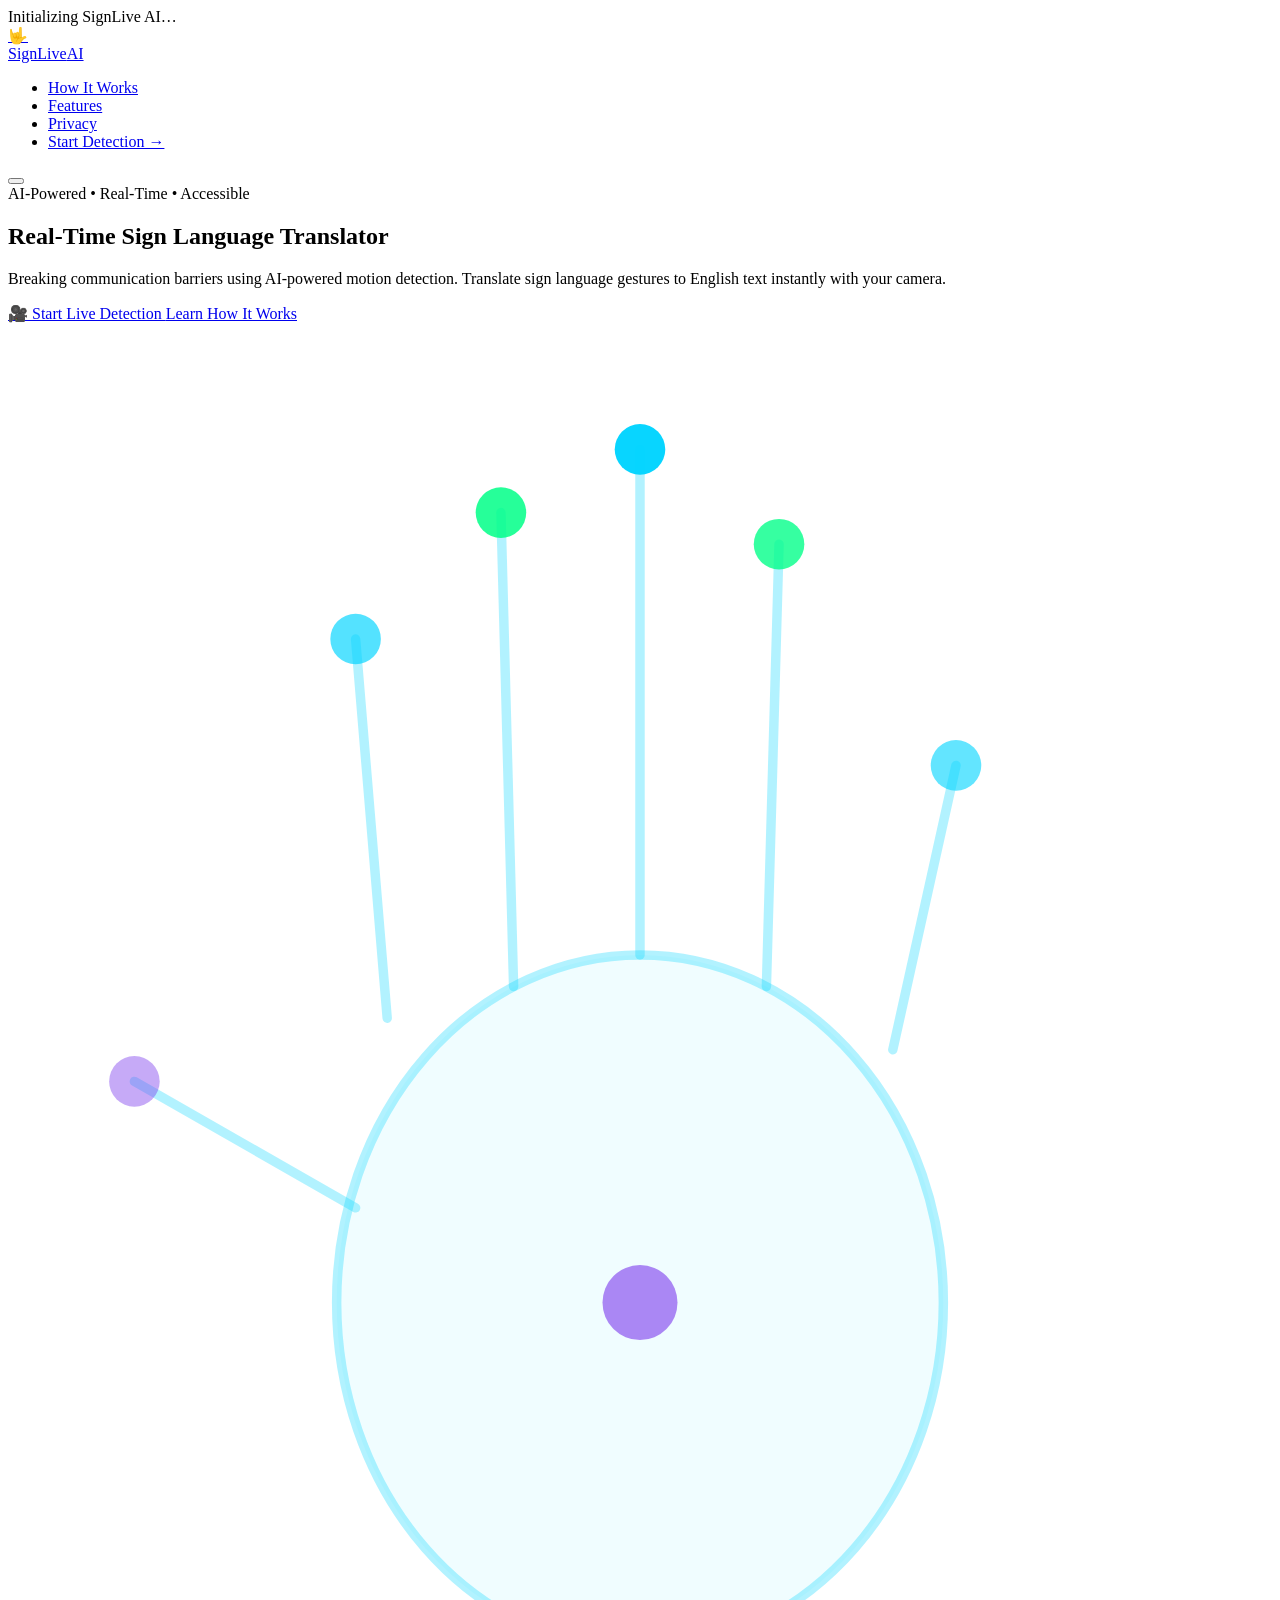
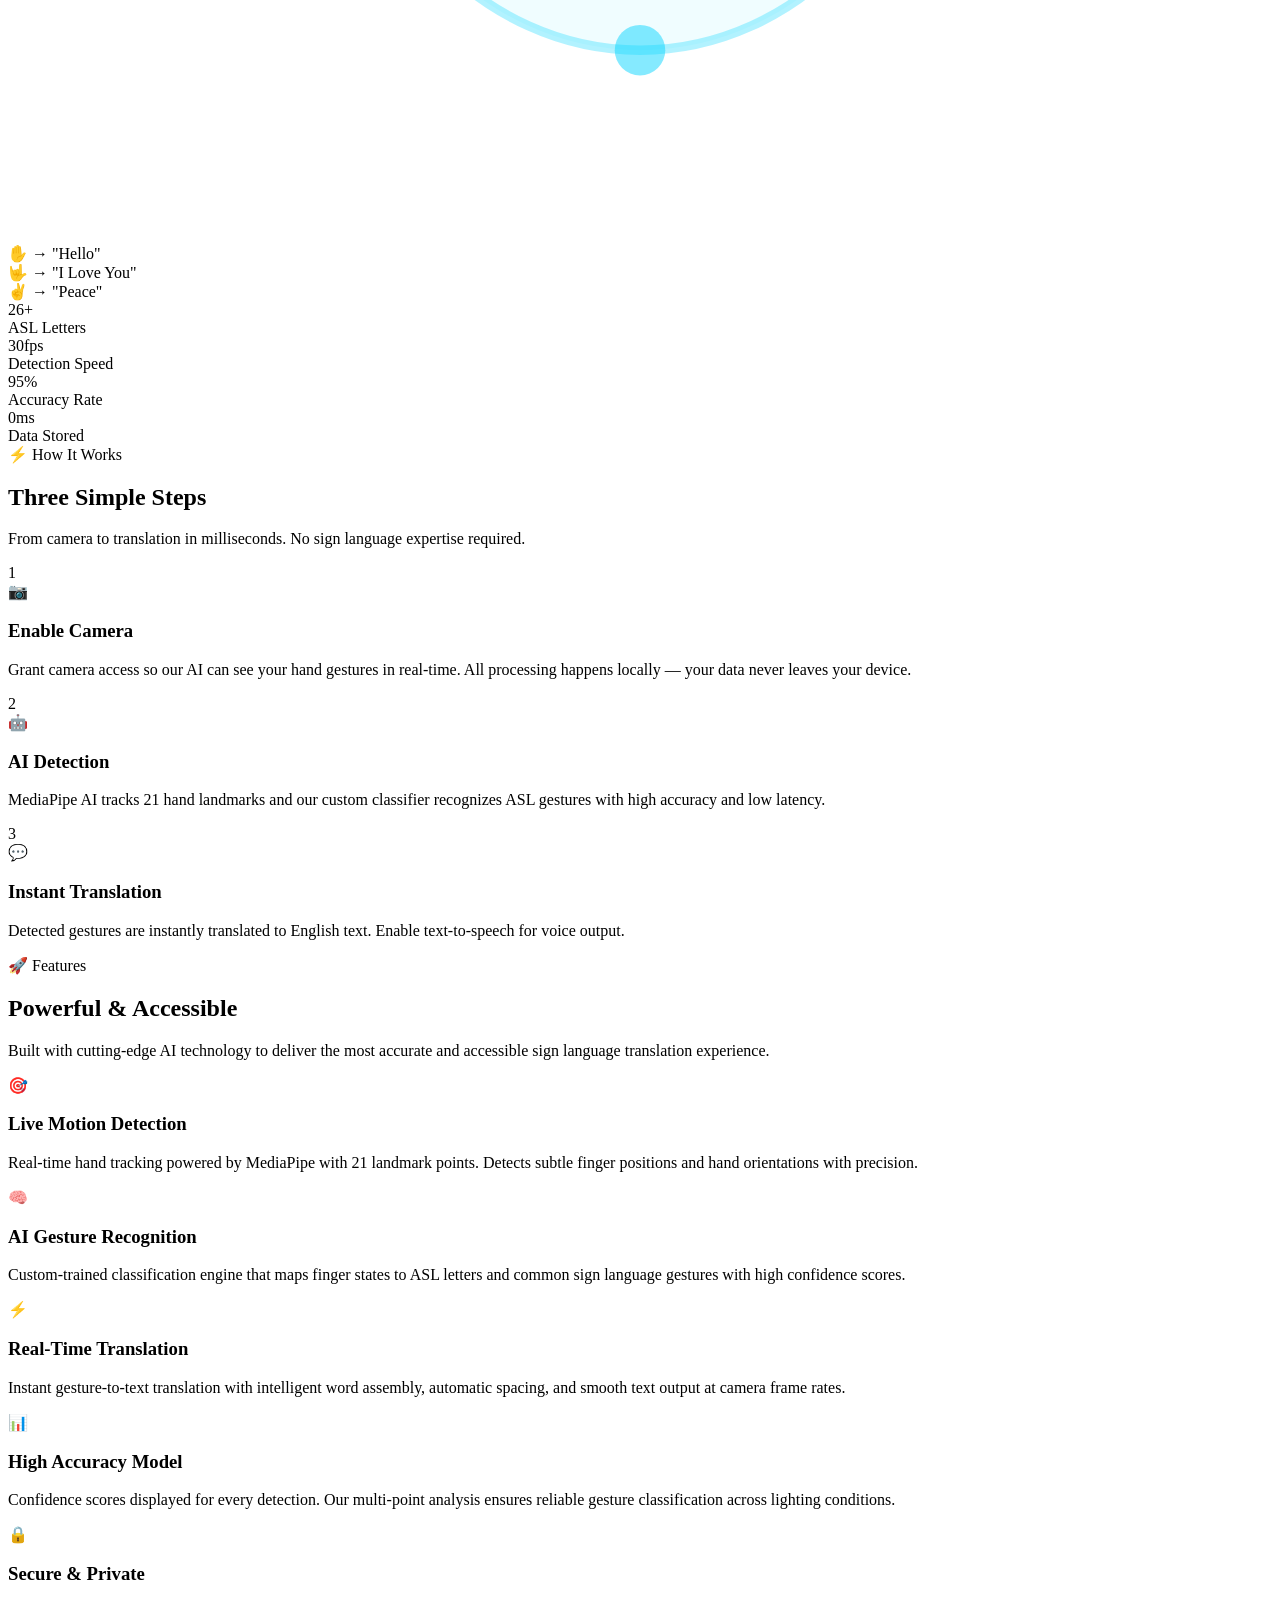
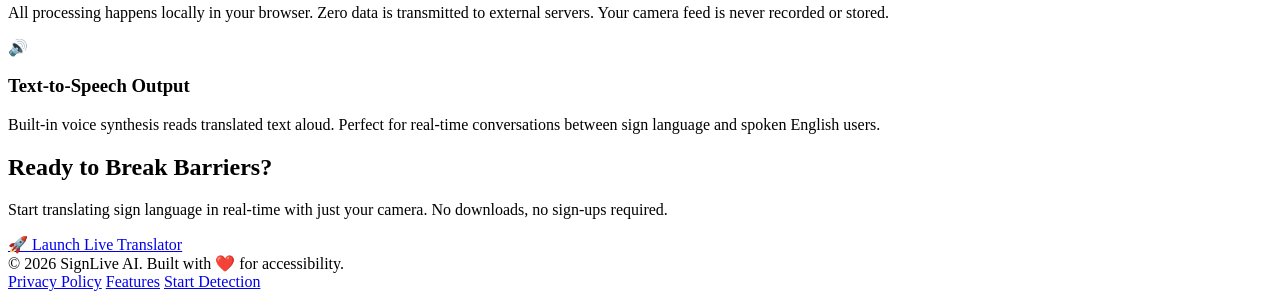
==== index.html @ 36a6b1cd "added index" ====
<!DOCTYPE html>
<html lang="en">
<head>
  <meta charset="UTF-8">
  <meta name="viewport" content="width=device-width, initial-scale=1.0">
  <meta name="description" content="AI-powered real-time sign language detection and translation. Break communication barriers with live gesture recognition and instant English translation.">
  <title>SignLive AI — Real-Time Sign Language Translator</title>
  <link rel="stylesheet" href="css/styles.css">
  <link rel="icon" href="data:image/svg+xml,<svg xmlns='http://www.w3.org/2000/svg' viewBox='0 0 100 100'><text y='0.9em' font-size='90'>🤟</text></svg>">
</head>
<body>
  <!-- Loading Overlay -->
  <div class="loading-overlay" id="loadingOverlay">
    <div class="loader">
      <div class="loader-ring"></div>
      <div class="loader-text">Initializing SignLive AI…</div>
    </div>
  </div>

  <!-- Background Effects -->
  <div class="bg-grid"></div>
  <div class="bg-orbs">
    <div class="bg-orb"></div>
    <div class="bg-orb"></div>
    <div class="bg-orb"></div>
  </div>

  <!-- Navigation -->
  <nav class="navbar" id="navbar">
    <div class="nav-inner">
      <a href="index.html" class="nav-logo" id="navLogo">
        <div class="nav-logo-icon">🤟</div>
        <span>SignLive<span style="color: var(--neon-cyan)">AI</span></span>
      </a>
      <ul class="nav-links" id="navLinks">
        <li><a href="#how-it-works">How It Works</a></li>
        <li><a href="#features">Features</a></li>
        <li><a href="privacy.html">Privacy</a></li>
        <li><a href="detect.html" class="nav-cta" id="navCtaLink">Start Detection →</a></li>
      </ul>
      <button class="nav-hamburger" id="navHamburger" aria-label="Toggle navigation menu">
        <span></span>
        <span></span>
        <span></span>
      </button>
    </div>
  </nav>

  <!-- ═══════════ HERO SECTION ═══════════ -->
  <section class="hero" id="hero">
    <div class="container">
      <div class="hero-content">
        <div class="hero-badge">
          <span class="pulse-dot"></span>
          AI-Powered • Real-Time • Accessible
        </div>
        <h1 class="hero-title">
          Real-Time <span class="gradient-text">Sign Language</span> Translator
        </h1>
        <p class="hero-subtitle">
          Breaking communication barriers using AI-powered motion detection.
          Translate sign language gestures to English text instantly with your camera.
        </p>
        <div class="hero-buttons">
          <a href="detect.html" class="btn btn-primary" id="heroCta">
            🎥 Start Live Detection
          </a>
          <a href="#how-it-works" class="btn btn-secondary" id="heroLearnMore">
            Learn How It Works
          </a>
        </div>
      </div>

      <!-- Hero Visual Mockup -->
      <div class="hero-visual">
        <div class="hero-mockup">
          <div class="hero-mockup-inner">
            <!-- Animated hand tracking visualization -->
            <div class="hand-animation" id="handAnimation">
              <svg class="hand-svg" viewBox="0 0 200 240" fill="none" xmlns="http://www.w3.org/2000/svg">
                <!-- Palm -->
                <ellipse cx="100" cy="155" rx="48" ry="55" fill="rgba(0, 212, 255, 0.06)" stroke="rgba(0, 212, 255, 0.3)" stroke-width="1.5"/>
                <!-- Fingers -->
                <line x1="60" y1="110" x2="55" y2="50" stroke="rgba(0, 212, 255, 0.3)" stroke-width="1.5" stroke-linecap="round"/>
                <line x1="80" y1="105" x2="78" y2="30" stroke="rgba(0, 212, 255, 0.3)" stroke-width="1.5" stroke-linecap="round"/>
                <line x1="100" y1="100" x2="100" y2="20" stroke="rgba(0, 212, 255, 0.3)" stroke-width="1.5" stroke-linecap="round"/>
                <line x1="120" y1="105" x2="122" y2="35" stroke="rgba(0, 212, 255, 0.3)" stroke-width="1.5" stroke-linecap="round"/>
                <line x1="140" y1="115" x2="150" y2="70" stroke="rgba(0, 212, 255, 0.3)" stroke-width="1.5" stroke-linecap="round"/>
                <!-- Thumb -->
                <line x1="55" y1="140" x2="20" y2="120" stroke="rgba(0, 212, 255, 0.3)" stroke-width="1.5" stroke-linecap="round"/>
                <!-- Tracking dots -->
                <circle cx="55" cy="50" r="4" fill="#00d4ff" class="svg-dot" opacity="0.8">
                  <animate attributeName="opacity" values="0.4;1;0.4" dur="2s" repeatCount="indefinite"/>
                </circle>
                <circle cx="78" cy="30" r="4" fill="#00ff88" class="svg-dot" opacity="0.8">
                  <animate attributeName="opacity" values="0.4;1;0.4" dur="2s" begin="0.3s" repeatCount="indefinite"/>
                </circle>
                <circle cx="100" cy="20" r="4" fill="#00d4ff" class="svg-dot" opacity="0.8">
                  <animate attributeName="opacity" values="0.4;1;0.4" dur="2s" begin="0.6s" repeatCount="indefinite"/>
                </circle>
                <circle cx="122" cy="35" r="4" fill="#00ff88" class="svg-dot" opacity="0.8">
                  <animate attributeName="opacity" values="0.4;1;0.4" dur="2s" begin="0.9s" repeatCount="indefinite"/>
                </circle>
                <circle cx="150" cy="70" r="4" fill="#00d4ff" class="svg-dot" opacity="0.8">
                  <animate attributeName="opacity" values="0.4;1;0.4" dur="2s" begin="1.2s" repeatCount="indefinite"/>
                </circle>
                <circle cx="20" cy="120" r="4" fill="#7c3aed" class="svg-dot" opacity="0.8">
                  <animate attributeName="opacity" values="0.4;1;0.4" dur="2s" begin="1.5s" repeatCount="indefinite"/>
                </circle>
                <!-- Palm center -->
                <circle cx="100" cy="155" r="5" fill="#7c3aed" opacity="0.6">
                  <animate attributeName="r" values="4;6;4" dur="3s" repeatCount="indefinite"/>
                </circle>
                <!-- Wrist -->
                <circle cx="100" cy="210" r="4" fill="#00d4ff" opacity="0.5">
                  <animate attributeName="opacity" values="0.3;0.7;0.3" dur="2s" repeatCount="indefinite"/>
                </circle>
              </svg>
            </div>

            <!-- Translation bubbles -->
            <div class="translation-bubbles">
              <div class="translation-bubble">✋ → "Hello"</div>
              <div class="translation-bubble">🤟 → "I Love You"</div>
              <div class="translation-bubble">✌️ → "Peace"</div>
            </div>
          </div>
        </div>
      </div>

      <!-- Stats Bar -->
      <div class="stats-bar fade-in-section">
        <div class="stat-item">
          <div class="stat-value">26+</div>
          <div class="stat-label">ASL Letters</div>
        </div>
        <div class="stat-item">
          <div class="stat-value">30fps</div>
          <div class="stat-label">Detection Speed</div>
        </div>
        <div class="stat-item">
          <div class="stat-value">95%</div>
          <div class="stat-label">Accuracy Rate</div>
        </div>
        <div class="stat-item">
          <div class="stat-value">0ms</div>
          <div class="stat-label">Data Stored</div>
        </div>
      </div>
    </div>
  </section>

  <!-- ═══════════ HOW IT WORKS ═══════════ -->
  <section class="section" id="how-it-works">
    <div class="container">
      <div class="section-header fade-in-section">
        <div class="section-tag">⚡ How It Works</div>
        <h2 class="section-title">Three Simple Steps</h2>
        <p class="section-subtitle">
          From camera to translation in milliseconds. No sign language expertise required.
        </p>
      </div>

      <div class="steps-grid fade-in-section">
        <div class="step-card">
          <div class="step-number">1</div>
          <div class="step-icon">📷</div>
          <h3>Enable Camera</h3>
          <p>Grant camera access so our AI can see your hand gestures in real-time. All processing happens locally — your data never leaves your device.</p>
        </div>
        <div class="step-card">
          <div class="step-number">2</div>
          <div class="step-icon">🤖</div>
          <h3>AI Detection</h3>
          <p>MediaPipe AI tracks 21 hand landmarks and our custom classifier recognizes ASL gestures with high accuracy and low latency.</p>
        </div>
        <div class="step-card">
          <div class="step-number">3</div>
          <div class="step-icon">💬</div>
          <h3>Instant Translation</h3>
          <p>Detected gestures are instantly translated to English text. Enable text-to-speech for voice output.</p>
        </div>
      </div>
    </div>
  </section>

  <!-- ═══════════ FEATURES ═══════════ -->
  <section class="section" id="features">
    <div class="container">
      <div class="section-header fade-in-section">
        <div class="section-tag">🚀 Features</div>
        <h2 class="section-title">Powerful & Accessible</h2>
        <p class="section-subtitle">
          Built with cutting-edge AI technology to deliver the most accurate and accessible sign language translation experience.
        </p>
      </div>

      <div class="features-grid fade-in-section">
        <div class="feature-card">
          <div class="feature-icon">🎯</div>
          <h3>Live Motion Detection</h3>
          <p>Real-time hand tracking powered by MediaPipe with 21 landmark points. Detects subtle finger positions and hand orientations with precision.</p>
        </div>
        <div class="feature-card">
          <div class="feature-icon">🧠</div>
          <h3>AI Gesture Recognition</h3>
          <p>Custom-trained classification engine that maps finger states to ASL letters and common sign language gestures with high confidence scores.</p>
        </div>
        <div class="feature-card">
          <div class="feature-icon">⚡</div>
          <h3>Real-Time Translation</h3>
          <p>Instant gesture-to-text translation with intelligent word assembly, automatic spacing, and smooth text output at camera frame rates.</p>
        </div>
        <div class="feature-card">
          <div class="feature-icon">📊</div>
          <h3>High Accuracy Model</h3>
          <p>Confidence scores displayed for every detection. Our multi-point analysis ensures reliable gesture classification across lighting conditions.</p>
        </div>
        <div class="feature-card">
          <div class="feature-icon">🔒</div>
          <h3>Secure & Private</h3>
          <p>All processing happens locally in your browser. Zero data is transmitted to external servers. Your camera feed is never recorded or stored.</p>
        </div>
        <div class="feature-card">
          <div class="feature-icon">🔊</div>
          <h3>Text-to-Speech Output</h3>
          <p>Built-in voice synthesis reads translated text aloud. Perfect for real-time conversations between sign language and spoken English users.</p>
        </div>
      </div>
    </div>
  </section>

  <!-- ═══════════ CTA SECTION ═══════════ -->
  <section class="cta-section">
    <div class="container">
      <div class="cta-card fade-in-section">
        <h2>Ready to <span class="gradient-text">Break Barriers</span>?</h2>
        <p>Start translating sign language in real-time with just your camera. No downloads, no sign-ups required.</p>
        <a href="detect.html" class="btn btn-primary" id="ctaButton" style="position: relative; z-index: 1;">
          🚀 Launch Live Translator
        </a>
      </div>
    </div>
  </section>

  <!-- ═══════════ FOOTER ═══════════ -->
  <footer class="footer">
    <div class="container">
      <div class="footer-inner">
        <div class="footer-text">
          © 2026 SignLive AI. Built with ❤️ for accessibility.
        </div>
        <div class="footer-links">
          <a href="privacy.html">Privacy Policy</a>
          <a href="#features">Features</a>
          <a href="detect.html">Start Detection</a>
        </div>
      </div>
    </div>
  </footer>

  <script src="js/main.js"></script>
</body>
</html>
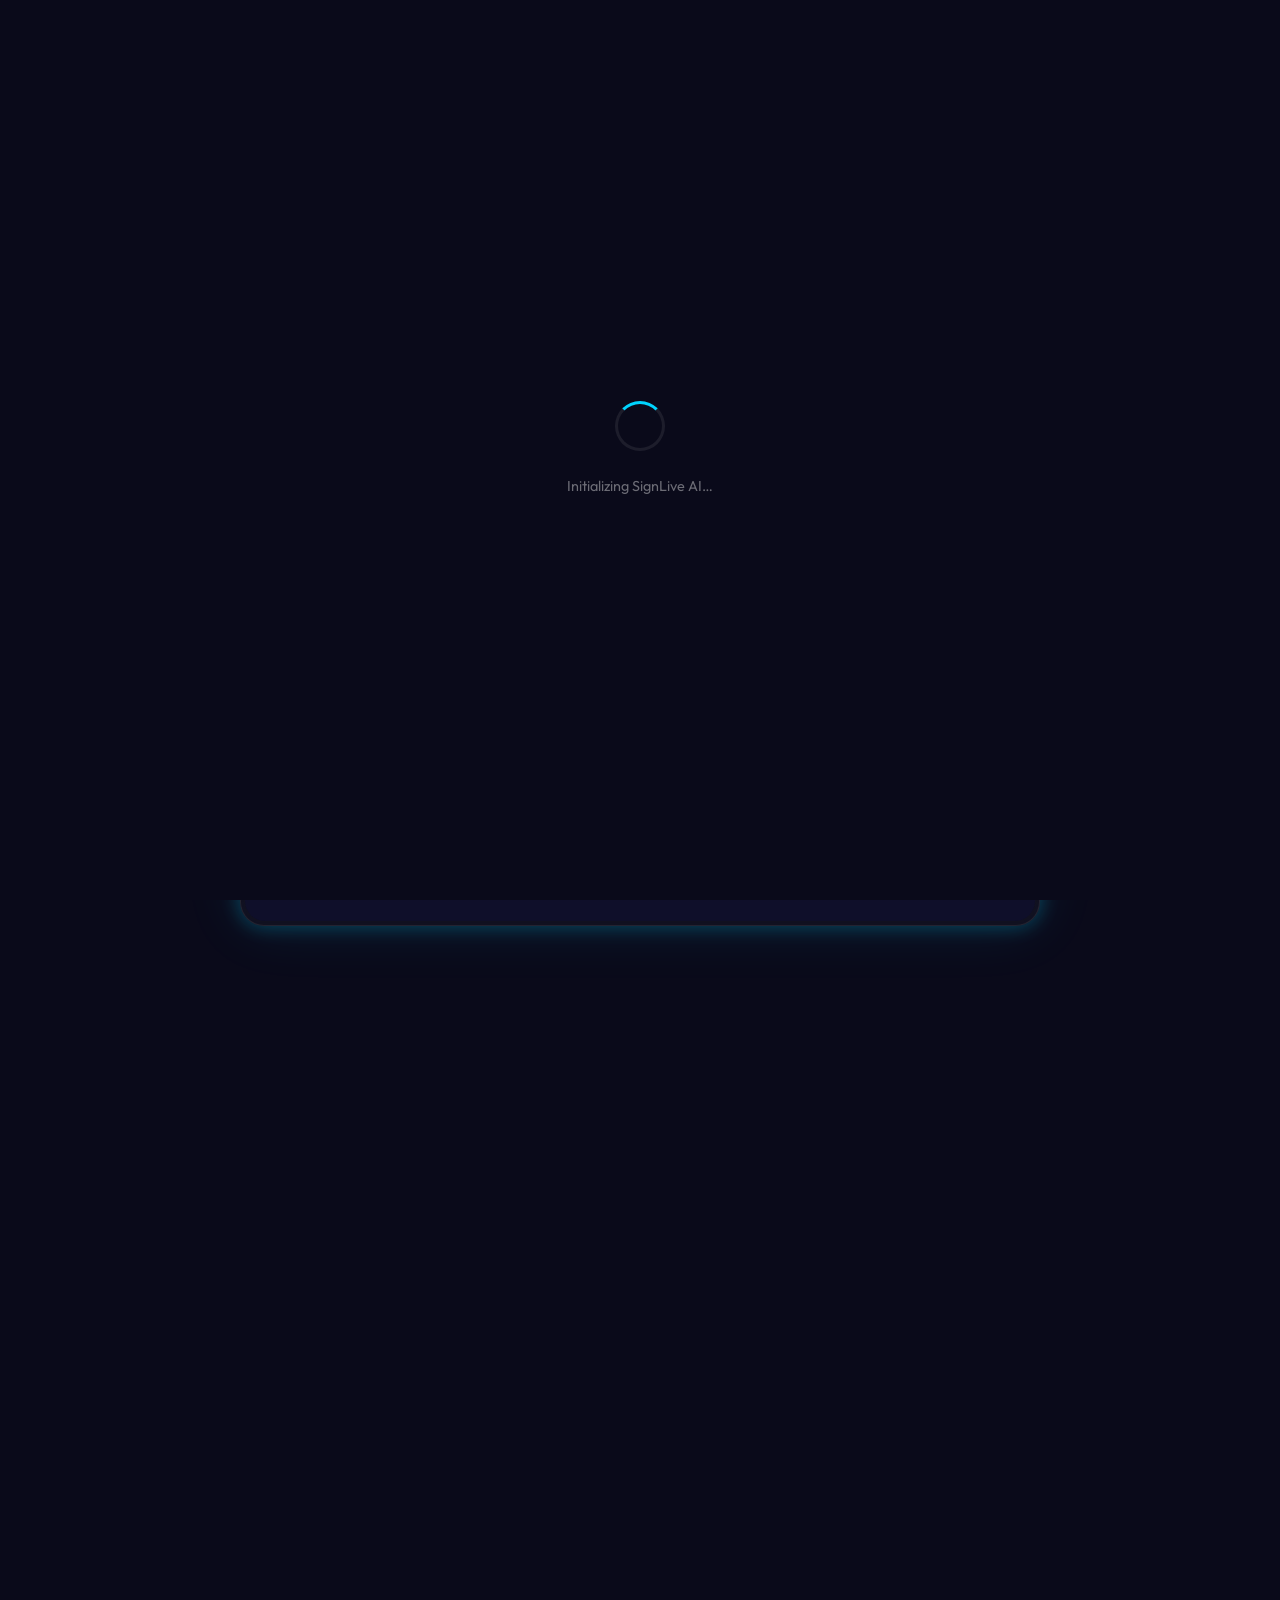
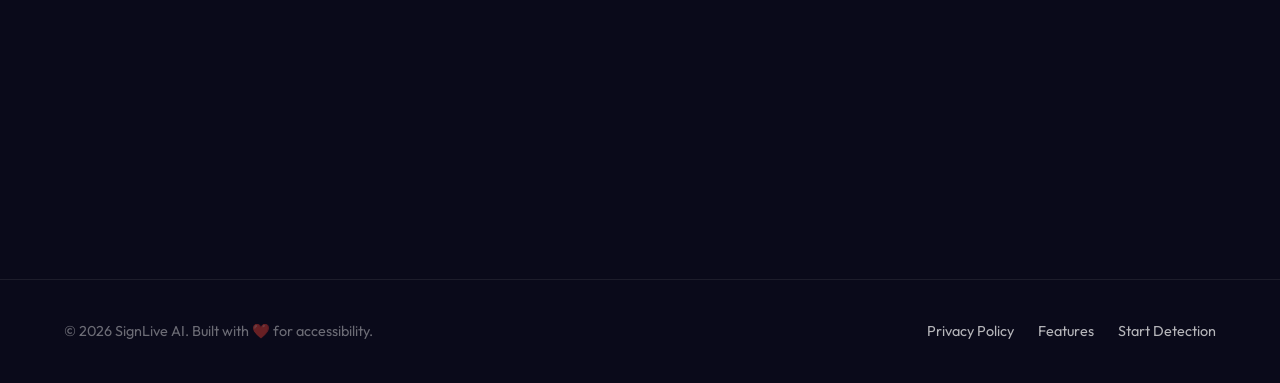
==== commit 1a885710: "Update index.html" ====
--- a/index.html
+++ b/index.html
@@ -5,7 +5,7 @@
   <meta name="viewport" content="width=device-width, initial-scale=1.0">
   <meta name="description" content="AI-powered real-time sign language detection and translation. Break communication barriers with live gesture recognition and instant English translation.">
   <title>SignLive AI — Real-Time Sign Language Translator</title>
-  <link rel="stylesheet" href="css/styles.css">
+  <link rel="stylesheet" href="styles.css">
   <link rel="icon" href="data:image/svg+xml,<svg xmlns='http://www.w3.org/2000/svg' viewBox='0 0 100 100'><text y='0.9em' font-size='90'>🤟</text></svg>">
 </head>
 <body>
--- a/styles.css
+++ b/styles.css
@@ -0,0 +1,1537 @@
+/* ═══════════════════════════════════════════════════════════════
+   AI SIGN LANGUAGE TRANSLATOR — Design System & Styles
+   Sports-style energetic theme with glassmorphism UI
+   ═══════════════════════════════════════════════════════════════ */
+
+/* ─── Google Fonts ─── */
+@import url('https://fonts.googleapis.com/css2?family=Outfit:wght@300;400;500;600;700;800;900&family=JetBrains+Mono:wght@400;500;600&display=swap');
+
+/* ─── CSS Custom Properties (Design Tokens) ─── */
+:root {
+  /* Colors */
+  --bg-primary: #0a0a1a;
+  --bg-secondary: #0f0f2a;
+  --bg-card: rgba(15, 15, 42, 0.6);
+  --bg-glass: rgba(255, 255, 255, 0.03);
+  --bg-glass-hover: rgba(255, 255, 255, 0.06);
+
+  --neon-cyan: #00d4ff;
+  --neon-green: #00ff88;
+  --neon-purple: #7c3aed;
+  --neon-pink: #ff00aa;
+  --neon-orange: #ff6a00;
+
+  --text-primary: #ffffff;
+  --text-secondary: rgba(255, 255, 255, 0.7);
+  --text-muted: rgba(255, 255, 255, 0.4);
+
+  --border-glass: rgba(255, 255, 255, 0.08);
+  --border-glow: rgba(0, 212, 255, 0.3);
+
+  /* Glow Shadows */
+  --glow-cyan: 0 0 20px rgba(0, 212, 255, 0.3), 0 0 60px rgba(0, 212, 255, 0.1);
+  --glow-green: 0 0 20px rgba(0, 255, 136, 0.3), 0 0 60px rgba(0, 255, 136, 0.1);
+  --glow-purple: 0 0 20px rgba(124, 58, 237, 0.3), 0 0 60px rgba(124, 58, 237, 0.1);
+
+  /* Typography */
+  --font-primary: 'Outfit', sans-serif;
+  --font-mono: 'JetBrains Mono', monospace;
+
+  /* Spacing */
+  --container-max: 1200px;
+  --section-padding: 100px 0;
+  --card-padding: 32px;
+  --card-radius: 20px;
+  --btn-radius: 14px;
+
+  /* Transitions */
+  --transition-fast: 0.2s cubic-bezier(0.4, 0, 0.2, 1);
+  --transition-smooth: 0.4s cubic-bezier(0.4, 0, 0.2, 1);
+  --transition-spring: 0.6s cubic-bezier(0.34, 1.56, 0.64, 1);
+}
+
+/* ─── Reset & Base ─── */
+*, *::before, *::after {
+  margin: 0;
+  padding: 0;
+  box-sizing: border-box;
+}
+
+html {
+  scroll-behavior: smooth;
+  -webkit-font-smoothing: antialiased;
+  -moz-osx-font-smoothing: grayscale;
+}
+
+body {
+  font-family: var(--font-primary);
+  background: var(--bg-primary);
+  color: var(--text-primary);
+  line-height: 1.6;
+  overflow-x: hidden;
+  min-height: 100vh;
+}
+
+a {
+  text-decoration: none;
+  color: inherit;
+  transition: var(--transition-fast);
+}
+
+img {
+  max-width: 100%;
+  display: block;
+}
+
+button {
+  cursor: pointer;
+  font-family: var(--font-primary);
+  border: none;
+  outline: none;
+}
+
+/* ─── Animated Background ─── */
+.bg-grid {
+  position: fixed;
+  inset: 0;
+  z-index: 0;
+  pointer-events: none;
+  background-image:
+    linear-gradient(rgba(0, 212, 255, 0.03) 1px, transparent 1px),
+    linear-gradient(90deg, rgba(0, 212, 255, 0.03) 1px, transparent 1px);
+  background-size: 60px 60px;
+}
+
+.bg-orbs {
+  position: fixed;
+  inset: 0;
+  z-index: 0;
+  pointer-events: none;
+  overflow: hidden;
+}
+
+.bg-orb {
+  position: absolute;
+  border-radius: 50%;
+  filter: blur(80px);
+  opacity: 0.15;
+  animation: orbFloat 20s ease-in-out infinite;
+}
+
+.bg-orb:nth-child(1) {
+  width: 500px;
+  height: 500px;
+  background: var(--neon-cyan);
+  top: -10%;
+  right: -5%;
+  animation-delay: 0s;
+}
+
+.bg-orb:nth-child(2) {
+  width: 400px;
+  height: 400px;
+  background: var(--neon-purple);
+  bottom: -10%;
+  left: -5%;
+  animation-delay: -7s;
+}
+
+.bg-orb:nth-child(3) {
+  width: 300px;
+  height: 300px;
+  background: var(--neon-green);
+  top: 40%;
+  left: 50%;
+  animation-delay: -14s;
+}
+
+@keyframes orbFloat {
+  0%, 100% { transform: translate(0, 0) scale(1); }
+  25% { transform: translate(30px, -40px) scale(1.1); }
+  50% { transform: translate(-20px, 20px) scale(0.9); }
+  75% { transform: translate(40px, 30px) scale(1.05); }
+}
+
+/* ─── Container ─── */
+.container {
+  max-width: var(--container-max);
+  margin: 0 auto;
+  padding: 0 24px;
+  position: relative;
+  z-index: 1;
+}
+
+/* ═══════════════════════════════════════════════════════════════
+   NAVIGATION
+   ═══════════════════════════════════════════════════════════════ */
+.navbar {
+  position: fixed;
+  top: 0;
+  left: 0;
+  right: 0;
+  z-index: 1000;
+  padding: 16px 0;
+  transition: var(--transition-smooth);
+}
+
+.navbar.scrolled {
+  background: rgba(10, 10, 26, 0.85);
+  backdrop-filter: blur(20px);
+  -webkit-backdrop-filter: blur(20px);
+  border-bottom: 1px solid var(--border-glass);
+  padding: 12px 0;
+}
+
+.nav-inner {
+  display: flex;
+  align-items: center;
+  justify-content: space-between;
+  max-width: var(--container-max);
+  margin: 0 auto;
+  padding: 0 24px;
+}
+
+.nav-logo {
+  display: flex;
+  align-items: center;
+  gap: 12px;
+  font-weight: 700;
+  font-size: 1.3rem;
+}
+
+.nav-logo-icon {
+  width: 42px;
+  height: 42px;
+  background: linear-gradient(135deg, var(--neon-cyan), var(--neon-purple));
+  border-radius: 12px;
+  display: flex;
+  align-items: center;
+  justify-content: center;
+  font-size: 1.4rem;
+  box-shadow: var(--glow-cyan);
+}
+
+.nav-links {
+  display: flex;
+  align-items: center;
+  gap: 36px;
+  list-style: none;
+}
+
+.nav-links a {
+  font-size: 0.95rem;
+  font-weight: 500;
+  color: var(--text-secondary);
+  position: relative;
+}
+
+.nav-links a:hover {
+  color: var(--neon-cyan);
+}
+
+.nav-links a::after {
+  content: '';
+  position: absolute;
+  bottom: -4px;
+  left: 0;
+  width: 0;
+  height: 2px;
+  background: var(--neon-cyan);
+  transition: var(--transition-smooth);
+  border-radius: 1px;
+  box-shadow: 0 0 8px var(--neon-cyan);
+}
+
+.nav-links a:hover::after {
+  width: 100%;
+}
+
+.nav-cta {
+  padding: 10px 24px;
+  background: linear-gradient(135deg, var(--neon-cyan), var(--neon-purple));
+  border-radius: var(--btn-radius);
+  font-weight: 600;
+  font-size: 0.9rem;
+  color: #fff !important;
+  box-shadow: var(--glow-cyan);
+  transition: var(--transition-smooth);
+}
+
+.nav-cta:hover {
+  transform: translateY(-2px);
+  box-shadow: 0 0 30px rgba(0, 212, 255, 0.5), 0 0 80px rgba(0, 212, 255, 0.2);
+}
+
+.nav-cta::after {
+  display: none !important;
+}
+
+/* Mobile menu */
+.nav-hamburger {
+  display: none;
+  flex-direction: column;
+  gap: 5px;
+  background: none;
+  padding: 4px;
+}
+
+.nav-hamburger span {
+  width: 24px;
+  height: 2px;
+  background: var(--text-primary);
+  border-radius: 2px;
+  transition: var(--transition-smooth);
+}
+
+@media (max-width: 768px) {
+  .nav-hamburger {
+    display: flex;
+    z-index: 1001;
+  }
+
+  .nav-links {
+    position: fixed;
+    top: 0;
+    right: -100%;
+    width: 280px;
+    height: 100vh;
+    flex-direction: column;
+    background: rgba(10, 10, 26, 0.95);
+    backdrop-filter: blur(30px);
+    padding: 80px 40px 40px;
+    gap: 24px;
+    transition: var(--transition-smooth);
+    border-left: 1px solid var(--border-glass);
+  }
+
+  .nav-links.open {
+    right: 0;
+  }
+
+  .nav-hamburger.active span:nth-child(1) {
+    transform: rotate(45deg) translate(5px, 5px);
+  }
+  .nav-hamburger.active span:nth-child(2) {
+    opacity: 0;
+  }
+  .nav-hamburger.active span:nth-child(3) {
+    transform: rotate(-45deg) translate(5px, -5px);
+  }
+}
+
+/* ═══════════════════════════════════════════════════════════════
+   HERO SECTION
+   ═══════════════════════════════════════════════════════════════ */
+.hero {
+  min-height: 100vh;
+  display: flex;
+  align-items: center;
+  padding-top: 80px;
+  position: relative;
+}
+
+.hero-content {
+  text-align: center;
+  max-width: 800px;
+  margin: 0 auto;
+}
+
+.hero-badge {
+  display: inline-flex;
+  align-items: center;
+  gap: 8px;
+  padding: 8px 20px;
+  background: var(--bg-glass);
+  border: 1px solid var(--border-glass);
+  border-radius: 50px;
+  font-size: 0.85rem;
+  font-weight: 500;
+  color: var(--neon-cyan);
+  margin-bottom: 32px;
+  backdrop-filter: blur(10px);
+  animation: fadeInUp 0.8s ease-out;
+}
+
+.hero-badge .pulse-dot {
+  width: 8px;
+  height: 8px;
+  background: var(--neon-green);
+  border-radius: 50%;
+  animation: pulse 2s ease-in-out infinite;
+}
+
+@keyframes pulse {
+  0%, 100% { opacity: 1; transform: scale(1); }
+  50% { opacity: 0.5; transform: scale(1.5); }
+}
+
+.hero-title {
+  font-size: clamp(2.5rem, 6vw, 4.5rem);
+  font-weight: 900;
+  line-height: 1.1;
+  margin-bottom: 24px;
+  letter-spacing: -0.02em;
+  animation: fadeInUp 0.8s ease-out 0.1s backwards;
+}
+
+.hero-title .gradient-text {
+  background: linear-gradient(135deg, var(--neon-cyan), var(--neon-green), var(--neon-purple));
+  background-size: 200% 200%;
+  -webkit-background-clip: text;
+  -webkit-text-fill-color: transparent;
+  background-clip: text;
+  animation: gradientShift 4s ease-in-out infinite;
+}
+
+@keyframes gradientShift {
+  0%, 100% { background-position: 0% 50%; }
+  50% { background-position: 100% 50%; }
+}
+
+.hero-subtitle {
+  font-size: clamp(1rem, 2vw, 1.25rem);
+  color: var(--text-secondary);
+  max-width: 600px;
+  margin: 0 auto 40px;
+  line-height: 1.7;
+  animation: fadeInUp 0.8s ease-out 0.2s backwards;
+}
+
+.hero-buttons {
+  display: flex;
+  gap: 16px;
+  justify-content: center;
+  flex-wrap: wrap;
+  animation: fadeInUp 0.8s ease-out 0.3s backwards;
+}
+
+@keyframes fadeInUp {
+  from { opacity: 0; transform: translateY(30px); }
+  to { opacity: 1; transform: translateY(0); }
+}
+
+/* ─── Buttons ─── */
+.btn {
+  display: inline-flex;
+  align-items: center;
+  gap: 10px;
+  padding: 16px 36px;
+  border-radius: var(--btn-radius);
+  font-size: 1rem;
+  font-weight: 600;
+  transition: var(--transition-smooth);
+  position: relative;
+  overflow: hidden;
+}
+
+.btn-primary {
+  background: linear-gradient(135deg, var(--neon-cyan), var(--neon-purple));
+  color: #fff;
+  box-shadow: var(--glow-cyan);
+}
+
+.btn-primary:hover {
+  transform: translateY(-3px);
+  box-shadow: 0 0 40px rgba(0, 212, 255, 0.5), 0 0 100px rgba(0, 212, 255, 0.2);
+}
+
+.btn-primary::before {
+  content: '';
+  position: absolute;
+  inset: 0;
+  background: linear-gradient(135deg, transparent, rgba(255,255,255,0.1), transparent);
+  transform: translateX(-100%);
+  transition: 0.6s;
+}
+
+.btn-primary:hover::before {
+  transform: translateX(100%);
+}
+
+.btn-secondary {
+  background: var(--bg-glass);
+  color: var(--text-primary);
+  border: 1px solid var(--border-glass);
+  backdrop-filter: blur(10px);
+}
+
+.btn-secondary:hover {
+  background: var(--bg-glass-hover);
+  border-color: var(--neon-cyan);
+  transform: translateY(-3px);
+}
+
+/* ─── Hero Visual ─── */
+.hero-visual {
+  margin-top: 60px;
+  animation: fadeInUp 0.8s ease-out 0.4s backwards;
+}
+
+.hero-mockup {
+  background: var(--bg-glass);
+  border: 1px solid var(--border-glass);
+  border-radius: 24px;
+  padding: 4px;
+  backdrop-filter: blur(10px);
+  box-shadow: var(--glow-cyan);
+  overflow: hidden;
+  position: relative;
+}
+
+.hero-mockup-inner {
+  background: var(--bg-secondary);
+  border-radius: 20px;
+  padding: 40px;
+  display: flex;
+  align-items: center;
+  justify-content: center;
+  min-height: 300px;
+  position: relative;
+  overflow: hidden;
+}
+
+/* Hand tracking animation */
+.hand-animation {
+  position: relative;
+  width: 200px;
+  height: 240px;
+}
+
+.hand-svg {
+  width: 100%;
+  height: 100%;
+}
+
+.tracking-dot {
+  position: absolute;
+  width: 10px;
+  height: 10px;
+  background: var(--neon-cyan);
+  border-radius: 50%;
+  box-shadow: 0 0 15px var(--neon-cyan), 0 0 30px rgba(0, 212, 255, 0.3);
+  animation: trackingPulse 2s ease-in-out infinite;
+}
+
+.tracking-line {
+  position: absolute;
+  height: 2px;
+  background: linear-gradient(90deg, var(--neon-cyan), transparent);
+  box-shadow: 0 0 8px var(--neon-cyan);
+  animation: lineExpand 2s ease-in-out infinite;
+}
+
+@keyframes trackingPulse {
+  0%, 100% { transform: scale(1); opacity: 1; }
+  50% { transform: scale(1.5); opacity: 0.6; }
+}
+
+@keyframes lineExpand {
+  0%, 100% { opacity: 0.3; }
+  50% { opacity: 1; }
+}
+
+/* Translation preview bubbles */
+.translation-bubbles {
+  position: absolute;
+  right: 40px;
+  display: flex;
+  flex-direction: column;
+  gap: 12px;
+}
+
+.translation-bubble {
+  background: rgba(0, 212, 255, 0.1);
+  border: 1px solid rgba(0, 212, 255, 0.2);
+  border-radius: 12px;
+  padding: 10px 20px;
+  font-family: var(--font-mono);
+  font-size: 0.9rem;
+  color: var(--neon-cyan);
+  white-space: nowrap;
+  animation: bubbleAppear 0.6s ease-out backwards;
+}
+
+.translation-bubble:nth-child(1) { animation-delay: 0.5s; }
+.translation-bubble:nth-child(2) { animation-delay: 1s; }
+.translation-bubble:nth-child(3) { animation-delay: 1.5s; }
+
+@keyframes bubbleAppear {
+  from { opacity: 0; transform: translateX(20px); }
+  to { opacity: 1; transform: translateX(0); }
+}
+
+/* ═══════════════════════════════════════════════════════════════
+   HOW IT WORKS SECTION
+   ═══════════════════════════════════════════════════════════════ */
+.section {
+  padding: var(--section-padding);
+  position: relative;
+  z-index: 1;
+}
+
+.section-header {
+  text-align: center;
+  margin-bottom: 64px;
+}
+
+.section-tag {
+  display: inline-flex;
+  align-items: center;
+  gap: 6px;
+  font-size: 0.85rem;
+  font-weight: 600;
+  color: var(--neon-cyan);
+  text-transform: uppercase;
+  letter-spacing: 0.1em;
+  margin-bottom: 16px;
+}
+
+.section-title {
+  font-size: clamp(2rem, 4vw, 3rem);
+  font-weight: 800;
+  line-height: 1.2;
+  margin-bottom: 16px;
+}
+
+.section-subtitle {
+  font-size: 1.1rem;
+  color: var(--text-secondary);
+  max-width: 600px;
+  margin: 0 auto;
+}
+
+/* Steps */
+.steps-grid {
+  display: grid;
+  grid-template-columns: repeat(3, 1fr);
+  gap: 32px;
+  position: relative;
+}
+
+.steps-grid::before {
+  content: '';
+  position: absolute;
+  top: 60px;
+  left: 15%;
+  right: 15%;
+  height: 2px;
+  background: linear-gradient(90deg, var(--neon-cyan), var(--neon-green), var(--neon-purple));
+  opacity: 0.2;
+}
+
+.step-card {
+  background: var(--bg-glass);
+  border: 1px solid var(--border-glass);
+  border-radius: var(--card-radius);
+  padding: var(--card-padding);
+  text-align: center;
+  backdrop-filter: blur(10px);
+  transition: var(--transition-smooth);
+  position: relative;
+}
+
+.step-card:hover {
+  transform: translateY(-8px);
+  border-color: var(--border-glow);
+  box-shadow: var(--glow-cyan);
+}
+
+.step-number {
+  width: 56px;
+  height: 56px;
+  border-radius: 16px;
+  display: flex;
+  align-items: center;
+  justify-content: center;
+  font-size: 1.5rem;
+  font-weight: 800;
+  margin: 0 auto 20px;
+  position: relative;
+}
+
+.step-card:nth-child(1) .step-number {
+  background: linear-gradient(135deg, rgba(0, 212, 255, 0.2), rgba(0, 212, 255, 0.05));
+  color: var(--neon-cyan);
+  border: 1px solid rgba(0, 212, 255, 0.3);
+}
+
+.step-card:nth-child(2) .step-number {
+  background: linear-gradient(135deg, rgba(0, 255, 136, 0.2), rgba(0, 255, 136, 0.05));
+  color: var(--neon-green);
+  border: 1px solid rgba(0, 255, 136, 0.3);
+}
+
+.step-card:nth-child(3) .step-number {
+  background: linear-gradient(135deg, rgba(124, 58, 237, 0.2), rgba(124, 58, 237, 0.05));
+  color: var(--neon-purple);
+  border: 1px solid rgba(124, 58, 237, 0.3);
+}
+
+.step-icon {
+  font-size: 2rem;
+  margin-bottom: 12px;
+}
+
+.step-card h3 {
+  font-size: 1.15rem;
+  font-weight: 700;
+  margin-bottom: 10px;
+}
+
+.step-card p {
+  font-size: 0.9rem;
+  color: var(--text-secondary);
+  line-height: 1.6;
+}
+
+/* ═══════════════════════════════════════════════════════════════
+   FEATURES SECTION
+   ═══════════════════════════════════════════════════════════════ */
+.features-grid {
+  display: grid;
+  grid-template-columns: repeat(auto-fit, minmax(340px, 1fr));
+  gap: 24px;
+}
+
+.feature-card {
+  background: var(--bg-glass);
+  border: 1px solid var(--border-glass);
+  border-radius: var(--card-radius);
+  padding: var(--card-padding);
+  backdrop-filter: blur(10px);
+  transition: var(--transition-smooth);
+  position: relative;
+  overflow: hidden;
+}
+
+.feature-card::before {
+  content: '';
+  position: absolute;
+  top: 0;
+  left: 0;
+  right: 0;
+  height: 3px;
+  background: linear-gradient(90deg, var(--neon-cyan), var(--neon-green));
+  opacity: 0;
+  transition: var(--transition-smooth);
+}
+
+.feature-card:hover {
+  transform: translateY(-6px);
+  border-color: var(--border-glow);
+  box-shadow: var(--glow-cyan);
+}
+
+.feature-card:hover::before {
+  opacity: 1;
+}
+
+.feature-card:nth-child(even)::before {
+  background: linear-gradient(90deg, var(--neon-purple), var(--neon-pink));
+}
+
+.feature-card:nth-child(even):hover {
+  box-shadow: var(--glow-purple);
+}
+
+.feature-icon {
+  width: 52px;
+  height: 52px;
+  border-radius: 14px;
+  display: flex;
+  align-items: center;
+  justify-content: center;
+  font-size: 1.6rem;
+  margin-bottom: 20px;
+  background: linear-gradient(135deg, rgba(0, 212, 255, 0.15), rgba(0, 212, 255, 0.03));
+  border: 1px solid rgba(0, 212, 255, 0.15);
+}
+
+.feature-card:nth-child(2) .feature-icon {
+  background: linear-gradient(135deg, rgba(0, 255, 136, 0.15), rgba(0, 255, 136, 0.03));
+  border-color: rgba(0, 255, 136, 0.15);
+}
+
+.feature-card:nth-child(3) .feature-icon {
+  background: linear-gradient(135deg, rgba(124, 58, 237, 0.15), rgba(124, 58, 237, 0.03));
+  border-color: rgba(124, 58, 237, 0.15);
+}
+
+.feature-card:nth-child(4) .feature-icon {
+  background: linear-gradient(135deg, rgba(255, 106, 0, 0.15), rgba(255, 106, 0, 0.03));
+  border-color: rgba(255, 106, 0, 0.15);
+}
+
+.feature-card:nth-child(5) .feature-icon {
+  background: linear-gradient(135deg, rgba(255, 0, 170, 0.15), rgba(255, 0, 170, 0.03));
+  border-color: rgba(255, 0, 170, 0.15);
+}
+
+.feature-card h3 {
+  font-size: 1.15rem;
+  font-weight: 700;
+  margin-bottom: 10px;
+}
+
+.feature-card p {
+  font-size: 0.9rem;
+  color: var(--text-secondary);
+  line-height: 1.6;
+}
+
+/* ═══════════════════════════════════════════════════════════════
+   CTA SECTION
+   ═══════════════════════════════════════════════════════════════ */
+.cta-section {
+  padding: 80px 0 120px;
+}
+
+.cta-card {
+  background: linear-gradient(135deg, rgba(0, 212, 255, 0.08), rgba(124, 58, 237, 0.08));
+  border: 1px solid rgba(0, 212, 255, 0.15);
+  border-radius: 28px;
+  padding: 64px;
+  text-align: center;
+  position: relative;
+  overflow: hidden;
+  backdrop-filter: blur(10px);
+}
+
+.cta-card::before {
+  content: '';
+  position: absolute;
+  top: -50%;
+  left: -50%;
+  width: 200%;
+  height: 200%;
+  background: radial-gradient(circle, rgba(0, 212, 255, 0.05) 0%, transparent 70%);
+  animation: ctaGlow 8s ease-in-out infinite;
+}
+
+@keyframes ctaGlow {
+  0%, 100% { transform: translate(0, 0); }
+  50% { transform: translate(10%, 10%); }
+}
+
+.cta-card h2 {
+  font-size: clamp(1.8rem, 3.5vw, 2.5rem);
+  font-weight: 800;
+  margin-bottom: 16px;
+  position: relative;
+}
+
+.cta-card p {
+  font-size: 1.1rem;
+  color: var(--text-secondary);
+  margin-bottom: 36px;
+  max-width: 500px;
+  margin-left: auto;
+  margin-right: auto;
+  position: relative;
+}
+
+/* ═══════════════════════════════════════════════════════════════
+   FOOTER
+   ═══════════════════════════════════════════════════════════════ */
+.footer {
+  border-top: 1px solid var(--border-glass);
+  padding: 40px 0;
+  position: relative;
+  z-index: 1;
+}
+
+.footer-inner {
+  display: flex;
+  align-items: center;
+  justify-content: space-between;
+  flex-wrap: wrap;
+  gap: 16px;
+}
+
+.footer-text {
+  font-size: 0.9rem;
+  color: var(--text-muted);
+}
+
+.footer-links {
+  display: flex;
+  gap: 24px;
+}
+
+.footer-links a {
+  font-size: 0.9rem;
+  color: var(--text-secondary);
+}
+
+.footer-links a:hover {
+  color: var(--neon-cyan);
+}
+
+/* ═══════════════════════════════════════════════════════════════
+   DETECTION PAGE
+   ═══════════════════════════════════════════════════════════════ */
+.detect-page {
+  min-height: 100vh;
+  padding-top: 80px;
+}
+
+.detect-layout {
+  display: grid;
+  grid-template-columns: 1fr 380px;
+  gap: 24px;
+  padding: 24px 0;
+  min-height: calc(100vh - 80px - 100px);
+}
+
+/* Video Panel */
+.video-panel {
+  background: var(--bg-glass);
+  border: 1px solid var(--border-glass);
+  border-radius: var(--card-radius);
+  backdrop-filter: blur(10px);
+  overflow: hidden;
+  display: flex;
+  flex-direction: column;
+}
+
+.video-header {
+  display: flex;
+  align-items: center;
+  justify-content: space-between;
+  padding: 16px 24px;
+  border-bottom: 1px solid var(--border-glass);
+}
+
+.video-header-left {
+  display: flex;
+  align-items: center;
+  gap: 10px;
+}
+
+.live-indicator {
+  display: flex;
+  align-items: center;
+  gap: 6px;
+  font-size: 0.8rem;
+  font-weight: 600;
+  color: var(--neon-green);
+  text-transform: uppercase;
+  letter-spacing: 0.05em;
+}
+
+.live-dot {
+  width: 8px;
+  height: 8px;
+  background: var(--neon-green);
+  border-radius: 50%;
+  animation: pulse 1.5s ease-in-out infinite;
+  box-shadow: 0 0 10px var(--neon-green);
+}
+
+.fps-counter {
+  font-family: var(--font-mono);
+  font-size: 0.8rem;
+  color: var(--text-muted);
+  padding: 4px 12px;
+  background: var(--bg-glass);
+  border-radius: 8px;
+  border: 1px solid var(--border-glass);
+}
+
+.video-container {
+  flex: 1;
+  position: relative;
+  display: flex;
+  align-items: center;
+  justify-content: center;
+  background: #000;
+  min-height: 400px;
+}
+
+.video-container video,
+.video-container canvas {
+  position: absolute;
+  top: 0;
+  left: 0;
+  width: 100%;
+  height: 100%;
+  object-fit: cover;
+}
+
+.video-container canvas {
+  z-index: 2;
+}
+
+.video-placeholder {
+  display: flex;
+  flex-direction: column;
+  align-items: center;
+  justify-content: center;
+  gap: 20px;
+  color: var(--text-muted);
+  z-index: 3;
+}
+
+.video-placeholder.hidden {
+  display: none;
+}
+
+.video-placeholder-icon {
+  font-size: 4rem;
+  opacity: 0.3;
+}
+
+.video-placeholder p {
+  font-size: 1rem;
+}
+
+/* Translation Panel */
+.translation-panel {
+  display: flex;
+  flex-direction: column;
+  gap: 16px;
+}
+
+.panel-card {
+  background: var(--bg-glass);
+  border: 1px solid var(--border-glass);
+  border-radius: var(--card-radius);
+  backdrop-filter: blur(10px);
+  overflow: hidden;
+}
+
+.panel-header {
+  display: flex;
+  align-items: center;
+  justify-content: space-between;
+  padding: 16px 20px;
+  border-bottom: 1px solid var(--border-glass);
+}
+
+.panel-header h3 {
+  font-size: 0.95rem;
+  font-weight: 600;
+  display: flex;
+  align-items: center;
+  gap: 8px;
+}
+
+/* Current Gesture Card */
+.gesture-display {
+  padding: 24px;
+  text-align: center;
+}
+
+.gesture-letter {
+  font-size: 4rem;
+  font-weight: 900;
+  line-height: 1;
+  margin-bottom: 12px;
+  color: var(--neon-cyan);
+  text-shadow: 0 0 30px rgba(0, 212, 255, 0.5);
+  transition: var(--transition-smooth);
+  min-height: 64px;
+}
+
+.gesture-name {
+  font-size: 1rem;
+  color: var(--text-secondary);
+  margin-bottom: 16px;
+  min-height: 24px;
+}
+
+.confidence-bar {
+  width: 100%;
+  height: 6px;
+  background: rgba(255, 255, 255, 0.05);
+  border-radius: 3px;
+  overflow: hidden;
+  margin-bottom: 8px;
+}
+
+.confidence-fill {
+  height: 100%;
+  background: linear-gradient(90deg, var(--neon-cyan), var(--neon-green));
+  border-radius: 3px;
+  transition: width 0.3s ease;
+  box-shadow: 0 0 10px var(--neon-cyan);
+  width: 0%;
+}
+
+.confidence-text {
+  font-family: var(--font-mono);
+  font-size: 0.8rem;
+  color: var(--text-muted);
+}
+
+/* Translation Output */
+.translation-output {
+  padding: 20px;
+  flex: 1;
+  min-height: 200px;
+}
+
+.translated-text {
+  font-size: 1.3rem;
+  font-weight: 500;
+  line-height: 1.8;
+  min-height: 100px;
+  color: var(--text-primary);
+  word-wrap: break-word;
+}
+
+.translated-text .cursor-blink {
+  display: inline-block;
+  width: 2px;
+  height: 1.3em;
+  background: var(--neon-cyan);
+  margin-left: 2px;
+  animation: blink 1s step-end infinite;
+  vertical-align: text-bottom;
+}
+
+@keyframes blink {
+  0%, 100% { opacity: 1; }
+  50% { opacity: 0; }
+}
+
+.translation-actions {
+  display: flex;
+  gap: 8px;
+  padding: 16px 20px;
+  border-top: 1px solid var(--border-glass);
+}
+
+.action-btn {
+  flex: 1;
+  padding: 10px;
+  border-radius: 10px;
+  font-size: 0.85rem;
+  font-weight: 600;
+  background: var(--bg-glass);
+  color: var(--text-secondary);
+  border: 1px solid var(--border-glass);
+  transition: var(--transition-fast);
+  display: flex;
+  align-items: center;
+  justify-content: center;
+  gap: 6px;
+}
+
+.action-btn:hover {
+  background: var(--bg-glass-hover);
+  border-color: var(--neon-cyan);
+  color: var(--neon-cyan);
+}
+
+.action-btn.active {
+  background: rgba(0, 212, 255, 0.1);
+  border-color: var(--neon-cyan);
+  color: var(--neon-cyan);
+}
+
+/* History panel */
+.history-list {
+  padding: 16px 20px;
+  display: flex;
+  flex-direction: column;
+  gap: 8px;
+  max-height: 200px;
+  overflow-y: auto;
+}
+
+.history-item {
+  display: flex;
+  align-items: center;
+  justify-content: space-between;
+  padding: 10px 14px;
+  background: var(--bg-glass);
+  border-radius: 10px;
+  font-size: 0.85rem;
+  border: 1px solid transparent;
+  transition: var(--transition-fast);
+}
+
+.history-item:hover {
+  border-color: var(--border-glass);
+}
+
+.history-gesture {
+  font-weight: 600;
+  color: var(--neon-cyan);
+}
+
+.history-time {
+  color: var(--text-muted);
+  font-family: var(--font-mono);
+  font-size: 0.75rem;
+}
+
+/* Controls Bar */
+.controls-bar {
+  padding: 20px 0;
+  display: flex;
+  align-items: center;
+  justify-content: center;
+  gap: 16px;
+  flex-wrap: wrap;
+}
+
+.control-btn {
+  padding: 14px 32px;
+  border-radius: var(--btn-radius);
+  font-size: 1rem;
+  font-weight: 700;
+  display: flex;
+  align-items: center;
+  gap: 10px;
+  transition: var(--transition-smooth);
+}
+
+.btn-start {
+  background: linear-gradient(135deg, var(--neon-green), #00cc6a);
+  color: #000;
+  box-shadow: var(--glow-green);
+}
+
+.btn-start:hover {
+  transform: translateY(-3px);
+  box-shadow: 0 0 40px rgba(0, 255, 136, 0.5);
+}
+
+.btn-stop {
+  background: linear-gradient(135deg, #ff4444, #cc0000);
+  color: #fff;
+  box-shadow: 0 0 20px rgba(255, 68, 68, 0.3);
+}
+
+.btn-stop:hover {
+  transform: translateY(-3px);
+  box-shadow: 0 0 40px rgba(255, 68, 68, 0.5);
+}
+
+.btn-stop.hidden,
+.btn-start.hidden {
+  display: none;
+}
+
+.control-btn-secondary {
+  padding: 14px 24px;
+  border-radius: var(--btn-radius);
+  font-size: 0.9rem;
+  font-weight: 600;
+  background: var(--bg-glass);
+  color: var(--text-secondary);
+  border: 1px solid var(--border-glass);
+  display: flex;
+  align-items: center;
+  gap: 8px;
+  transition: var(--transition-fast);
+}
+
+.control-btn-secondary:hover {
+  border-color: var(--neon-cyan);
+  color: var(--neon-cyan);
+}
+
+.control-btn-secondary.active {
+  background: rgba(0, 212, 255, 0.1);
+  border-color: var(--neon-cyan);
+  color: var(--neon-cyan);
+}
+
+/* ═══════════════════════════════════════════════════════════════
+   PRIVACY PAGE
+   ═══════════════════════════════════════════════════════════════ */
+.privacy-page {
+  padding-top: 120px;
+  padding-bottom: 80px;
+}
+
+.privacy-content {
+  max-width: 800px;
+  margin: 0 auto;
+}
+
+.privacy-content h1 {
+  font-size: 2.5rem;
+  font-weight: 800;
+  margin-bottom: 16px;
+}
+
+.privacy-content .last-updated {
+  color: var(--text-muted);
+  margin-bottom: 40px;
+  font-size: 0.9rem;
+}
+
+.privacy-content h2 {
+  font-size: 1.4rem;
+  font-weight: 700;
+  margin-top: 40px;
+  margin-bottom: 16px;
+  color: var(--neon-cyan);
+}
+
+.privacy-content p,
+.privacy-content li {
+  color: var(--text-secondary);
+  line-height: 1.8;
+  margin-bottom: 12px;
+}
+
+.privacy-content ul {
+  padding-left: 24px;
+  margin-bottom: 16px;
+}
+
+/* ═══════════════════════════════════════════════════════════════
+   STATS BAR
+   ═══════════════════════════════════════════════════════════════ */
+.stats-bar {
+  display: grid;
+  grid-template-columns: repeat(4, 1fr);
+  gap: 16px;
+  margin: 60px 0;
+}
+
+.stat-item {
+  text-align: center;
+  padding: 24px;
+  background: var(--bg-glass);
+  border: 1px solid var(--border-glass);
+  border-radius: 16px;
+  backdrop-filter: blur(10px);
+}
+
+.stat-value {
+  font-size: 2rem;
+  font-weight: 800;
+  background: linear-gradient(135deg, var(--neon-cyan), var(--neon-green));
+  -webkit-background-clip: text;
+  -webkit-text-fill-color: transparent;
+  background-clip: text;
+}
+
+.stat-label {
+  font-size: 0.85rem;
+  color: var(--text-muted);
+  margin-top: 4px;
+}
+
+/* ═══════════════════════════════════════════════════════════════
+   SCROLLBAR
+   ═══════════════════════════════════════════════════════════════ */
+::-webkit-scrollbar {
+  width: 6px;
+  height: 6px;
+}
+
+::-webkit-scrollbar-track {
+  background: transparent;
+}
+
+::-webkit-scrollbar-thumb {
+  background: rgba(255, 255, 255, 0.1);
+  border-radius: 3px;
+}
+
+::-webkit-scrollbar-thumb:hover {
+  background: rgba(255, 255, 255, 0.2);
+}
+
+/* ═══════════════════════════════════════════════════════════════
+   LOADING OVERLAY
+   ═══════════════════════════════════════════════════════════════ */
+.loading-overlay {
+  position: fixed;
+  inset: 0;
+  background: var(--bg-primary);
+  display: flex;
+  align-items: center;
+  justify-content: center;
+  z-index: 9999;
+  transition: opacity 0.5s ease, visibility 0.5s ease;
+}
+
+.loading-overlay.hidden {
+  opacity: 0;
+  visibility: hidden;
+  pointer-events: none;
+}
+
+.loader {
+  display: flex;
+  flex-direction: column;
+  align-items: center;
+  gap: 24px;
+}
+
+.loader-ring {
+  width: 50px;
+  height: 50px;
+  border: 3px solid var(--border-glass);
+  border-top-color: var(--neon-cyan);
+  border-radius: 50%;
+  animation: spin 1s linear infinite;
+}
+
+@keyframes spin {
+  to { transform: rotate(360deg); }
+}
+
+.loader-text {
+  font-size: 0.9rem;
+  color: var(--text-muted);
+  animation: pulse 2s ease-in-out infinite;
+}
+
+/* ═══════════════════════════════════════════════════════════════
+   RESPONSIVE
+   ═══════════════════════════════════════════════════════════════ */
+@media (max-width: 1024px) {
+  .detect-layout {
+    grid-template-columns: 1fr;
+  }
+
+  .translation-panel {
+    display: grid;
+    grid-template-columns: 1fr 1fr;
+  }
+
+  .stats-bar {
+    grid-template-columns: repeat(2, 1fr);
+  }
+}
+
+@media (max-width: 768px) {
+  :root {
+    --section-padding: 60px 0;
+    --card-padding: 24px;
+  }
+
+  .steps-grid {
+    grid-template-columns: 1fr;
+  }
+
+  .steps-grid::before {
+    display: none;
+  }
+
+  .features-grid {
+    grid-template-columns: 1fr;
+  }
+
+  .hero-mockup-inner {
+    padding: 24px;
+    flex-direction: column;
+  }
+
+  .translation-bubbles {
+    position: static;
+    flex-direction: row;
+    flex-wrap: wrap;
+    justify-content: center;
+    margin-top: 20px;
+  }
+
+  .cta-card {
+    padding: 40px 24px;
+  }
+
+  .translation-panel {
+    grid-template-columns: 1fr;
+  }
+
+  .stats-bar {
+    grid-template-columns: 1fr 1fr;
+  }
+
+  .video-container {
+    min-height: 300px;
+  }
+
+  .controls-bar {
+    flex-direction: column;
+  }
+
+  .control-btn {
+    width: 100%;
+    justify-content: center;
+  }
+}
+
+@media (max-width: 480px) {
+  .hero-title {
+    font-size: 2rem;
+  }
+
+  .hero-buttons {
+    flex-direction: column;
+  }
+
+  .btn {
+    width: 100%;
+    justify-content: center;
+  }
+
+  .footer-inner {
+    flex-direction: column;
+    text-align: center;
+  }
+}
+
+/* ═══════════════════════════════════════════════════════════════
+   UTILITY CLASSES
+   ═══════════════════════════════════════════════════════════════ */
+.hidden { display: none !important; }
+.sr-only {
+  position: absolute;
+  width: 1px;
+  height: 1px;
+  padding: 0;
+  margin: -1px;
+  overflow: hidden;
+  clip: rect(0, 0, 0, 0);
+  white-space: nowrap;
+  border-width: 0;
+}
+
+/* Fade-in animation observer */
+.fade-in-section {
+  opacity: 0;
+  transform: translateY(30px);
+  transition: opacity 0.8s ease-out, transform 0.8s ease-out;
+}
+
+.fade-in-section.visible {
+  opacity: 1;
+  transform: translateY(0);
+}
+
+/* ═══════════════════════════════════════════════════════════════
+   NOTIFICATION TOAST
+   ═══════════════════════════════════════════════════════════════ */
+.toast {
+  position: fixed;
+  bottom: 30px;
+  left: 50%;
+  transform: translateX(-50%) translateY(100px);
+  background: rgba(15, 15, 42, 0.9);
+  border: 1px solid var(--border-glow);
+  border-radius: 14px;
+  padding: 14px 28px;
+  font-size: 0.9rem;
+  color: var(--text-primary);
+  backdrop-filter: blur(20px);
+  z-index: 9999;
+  transition: transform 0.4s cubic-bezier(0.34, 1.56, 0.64, 1);
+  box-shadow: var(--glow-cyan);
+  display: flex;
+  align-items: center;
+  gap: 10px;
+}
+
+.toast.show {
+  transform: translateX(-50%) translateY(0);
+}
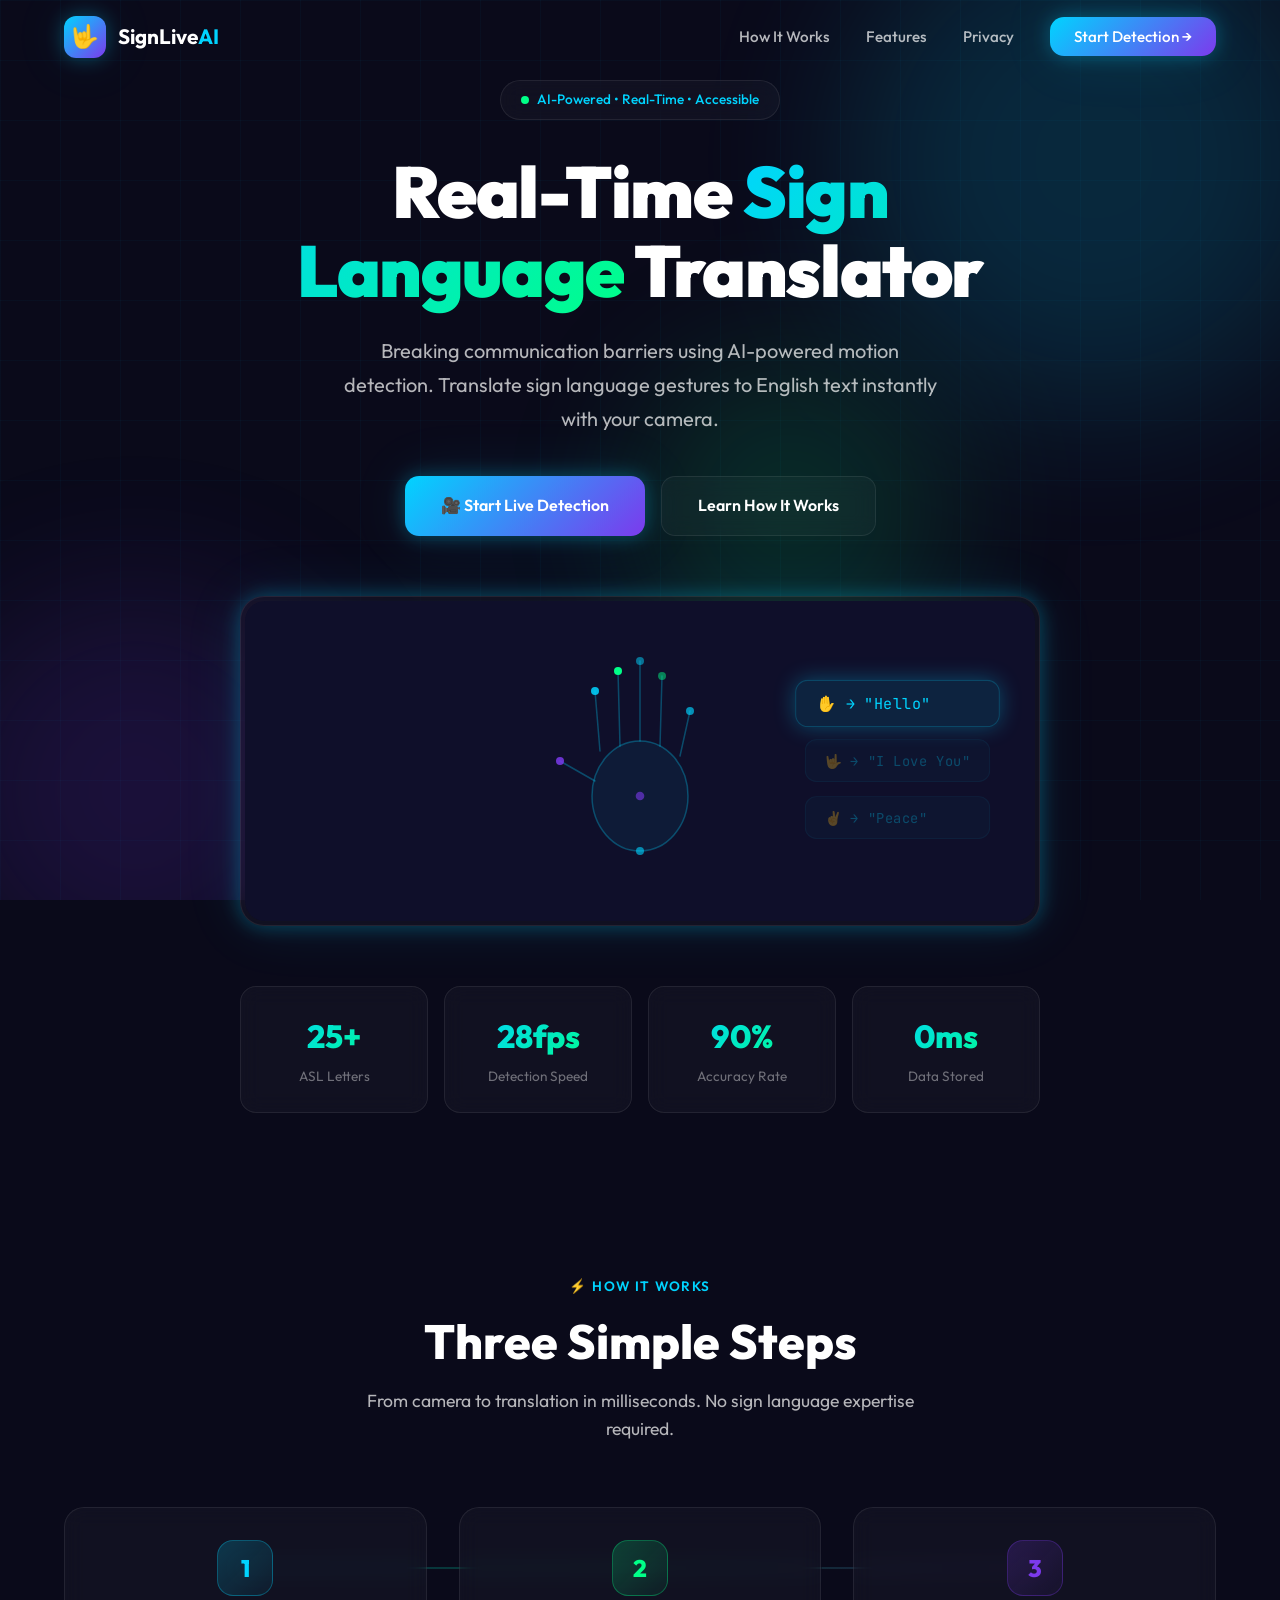
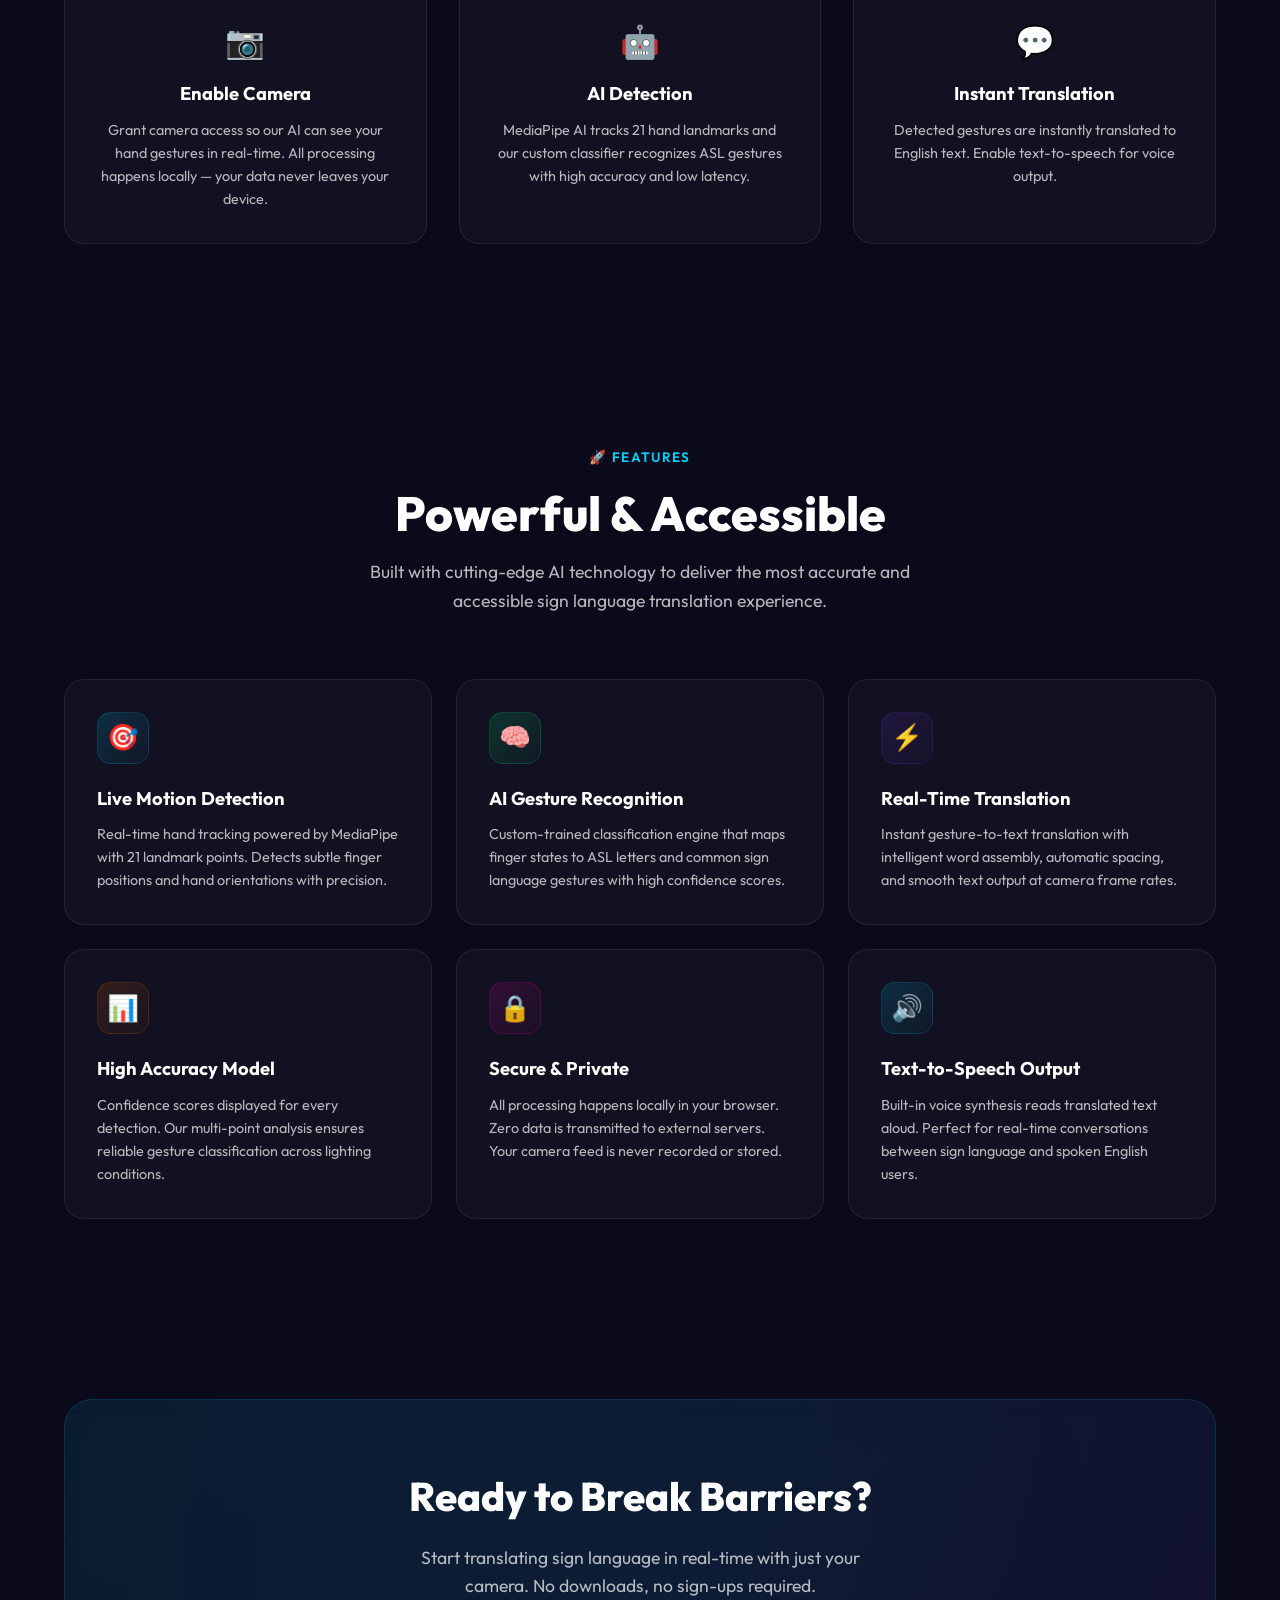
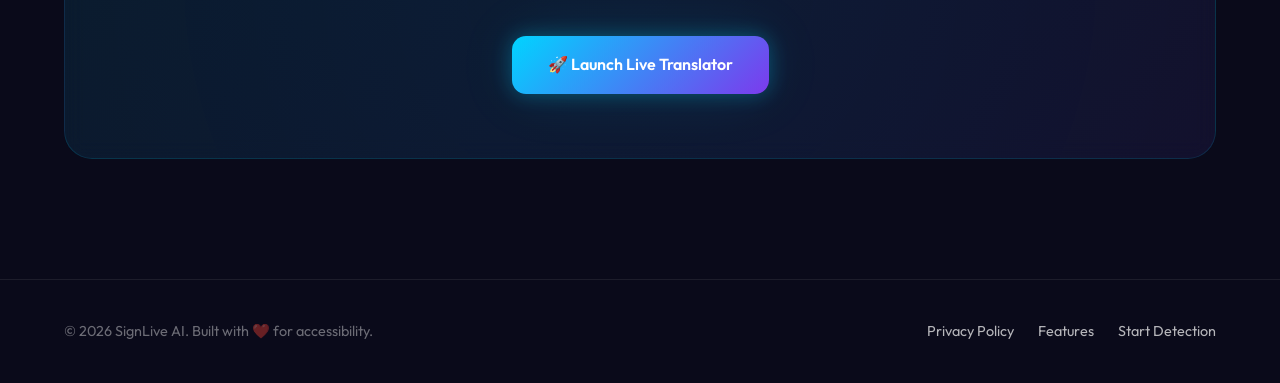
==== commit 6ea92f5c: "Update index.html" ====
--- a/index.html
+++ b/index.html
@@ -259,6 +259,6 @@
     </div>
   </footer>
 
-  <script src="js/main.js"></script>
+  <script src="main.js"></script>
 </body>
 </html>
